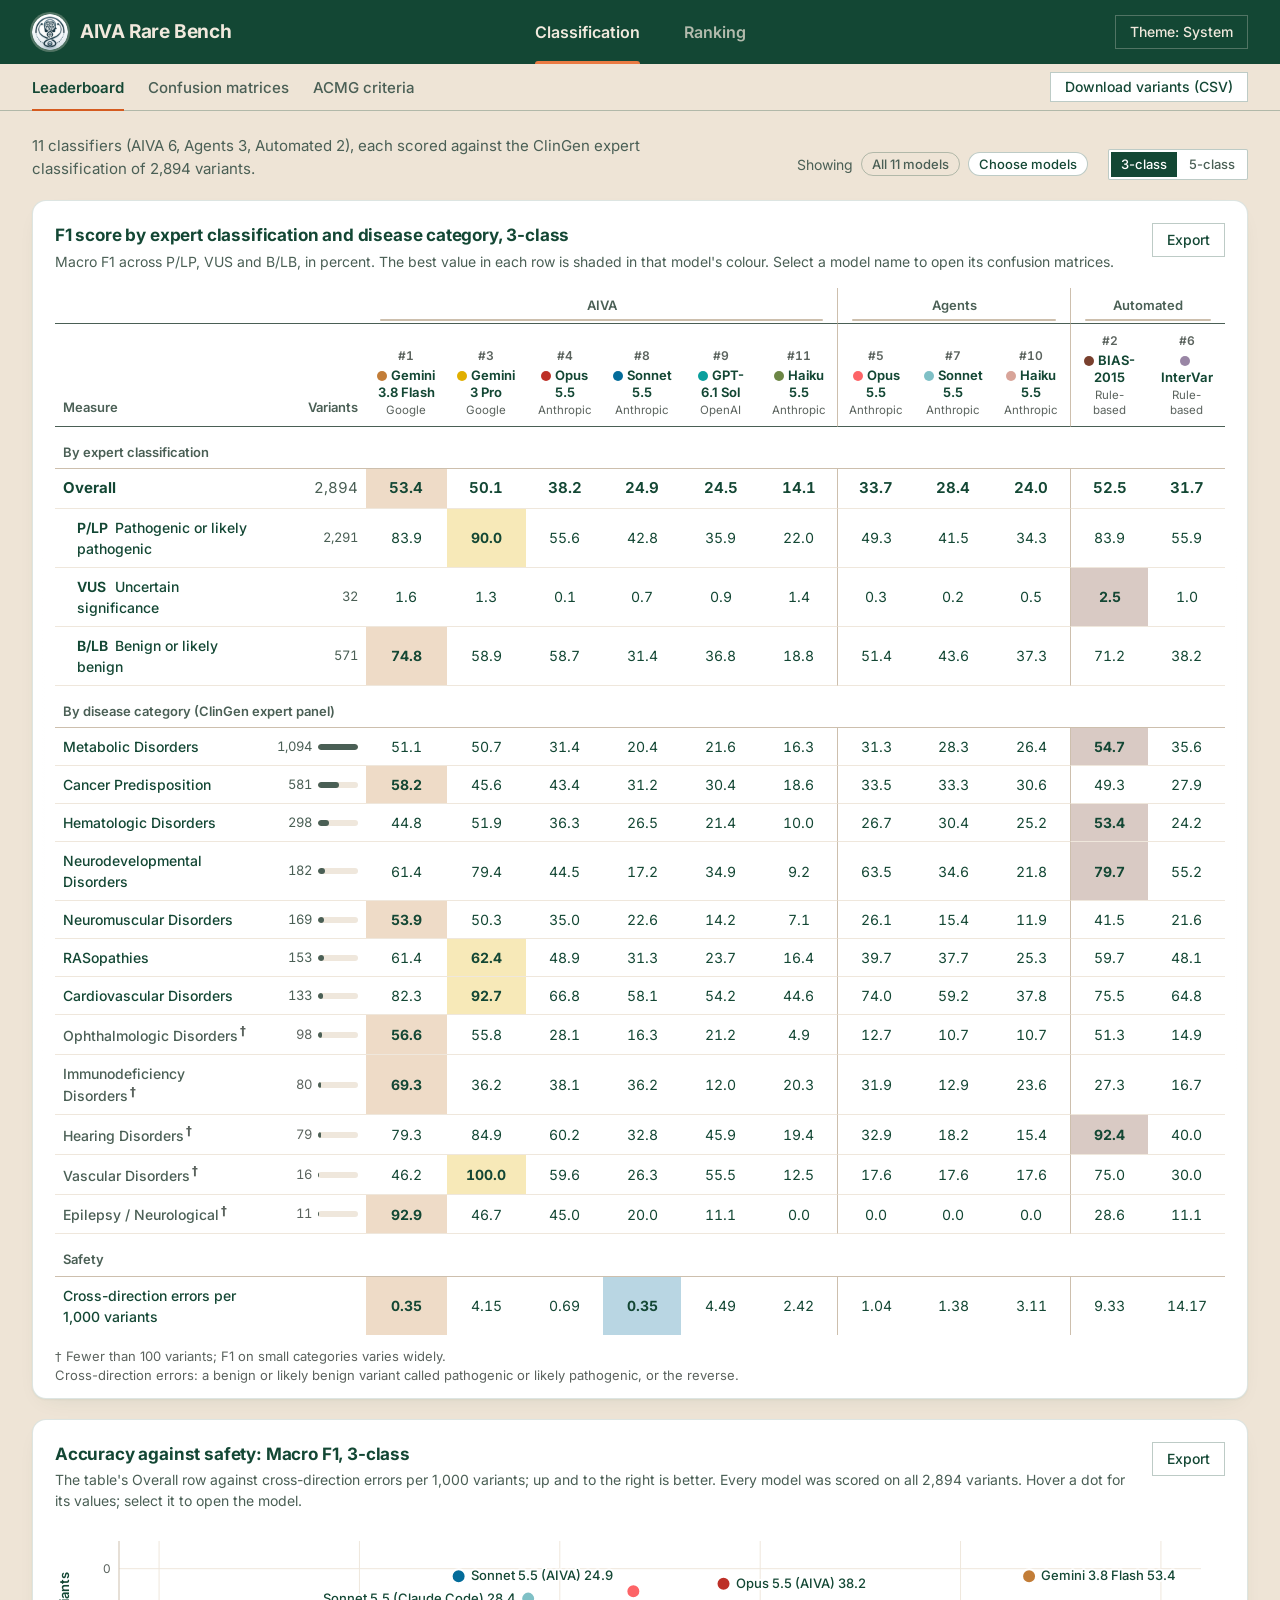
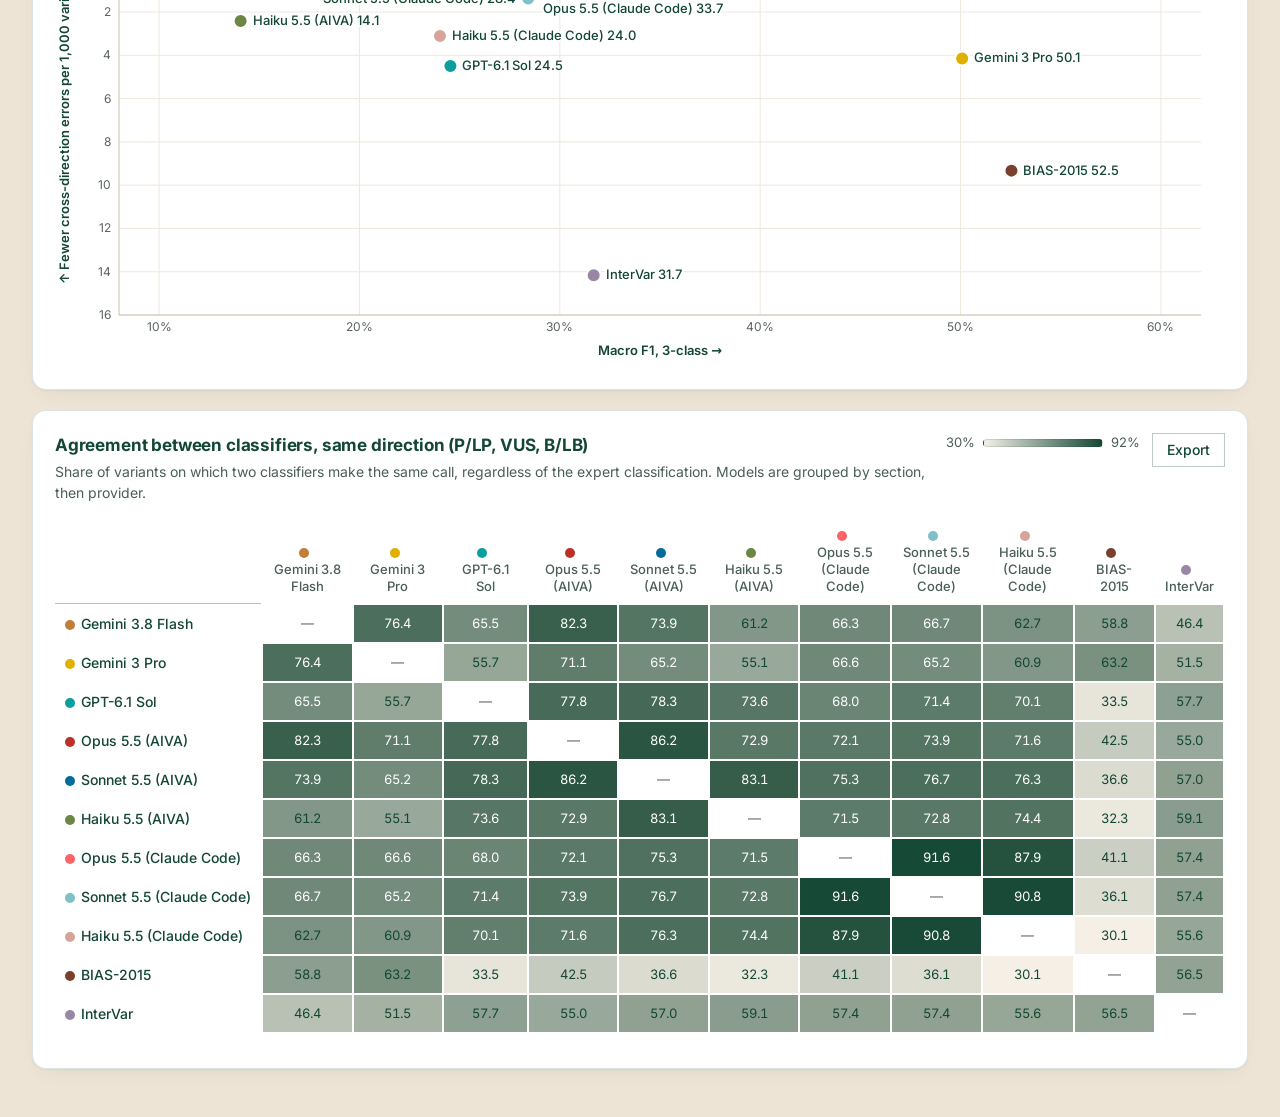
==== index.html @ 2c973f24 "Initial commit: AIVA Rare Bench Benchmarks for AI variant interpretation in rare disease.  - Variant" ====
<!DOCTYPE html>
<html lang="en">
<head>
<meta charset="UTF-8">
<title>AIVA Rare Bench</title>
<meta http-equiv="refresh" content="0; url=dashboard/">
<link rel="canonical" href="dashboard/">
</head>
<body>
<p><a href="dashboard/">AIVA Rare Bench</a></p>
</body>
</html>
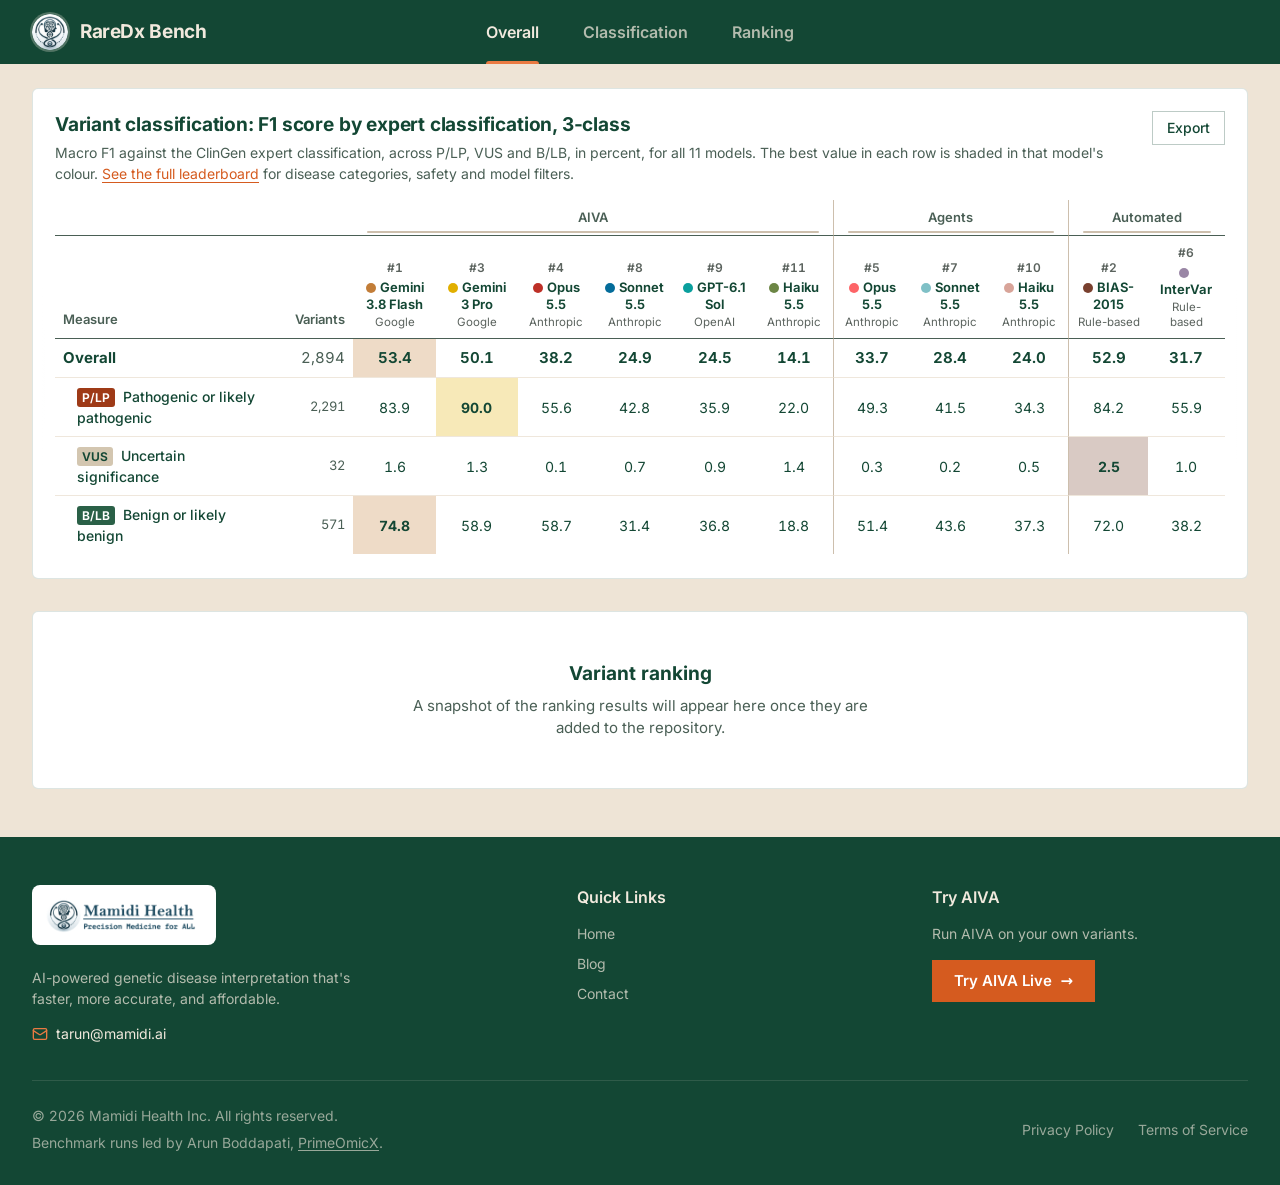
==== commit 3a6f1416: "Rename to RareDx Bench; add licences, ranking data and credits Rename AIVA Rare Bench to RareDx Benc" ====
--- a/index.html
+++ b/index.html
@@ -2,11 +2,11 @@
 <html lang="en">
 <head>
 <meta charset="UTF-8">
-<title>AIVA Rare Bench</title>
+<title>RareDx Bench</title>
 <meta http-equiv="refresh" content="0; url=dashboard/">
 <link rel="canonical" href="dashboard/">
 </head>
 <body>
-<p><a href="dashboard/">AIVA Rare Bench</a></p>
+<p><a href="dashboard/">RareDx Bench</a></p>
 </body>
 </html>
